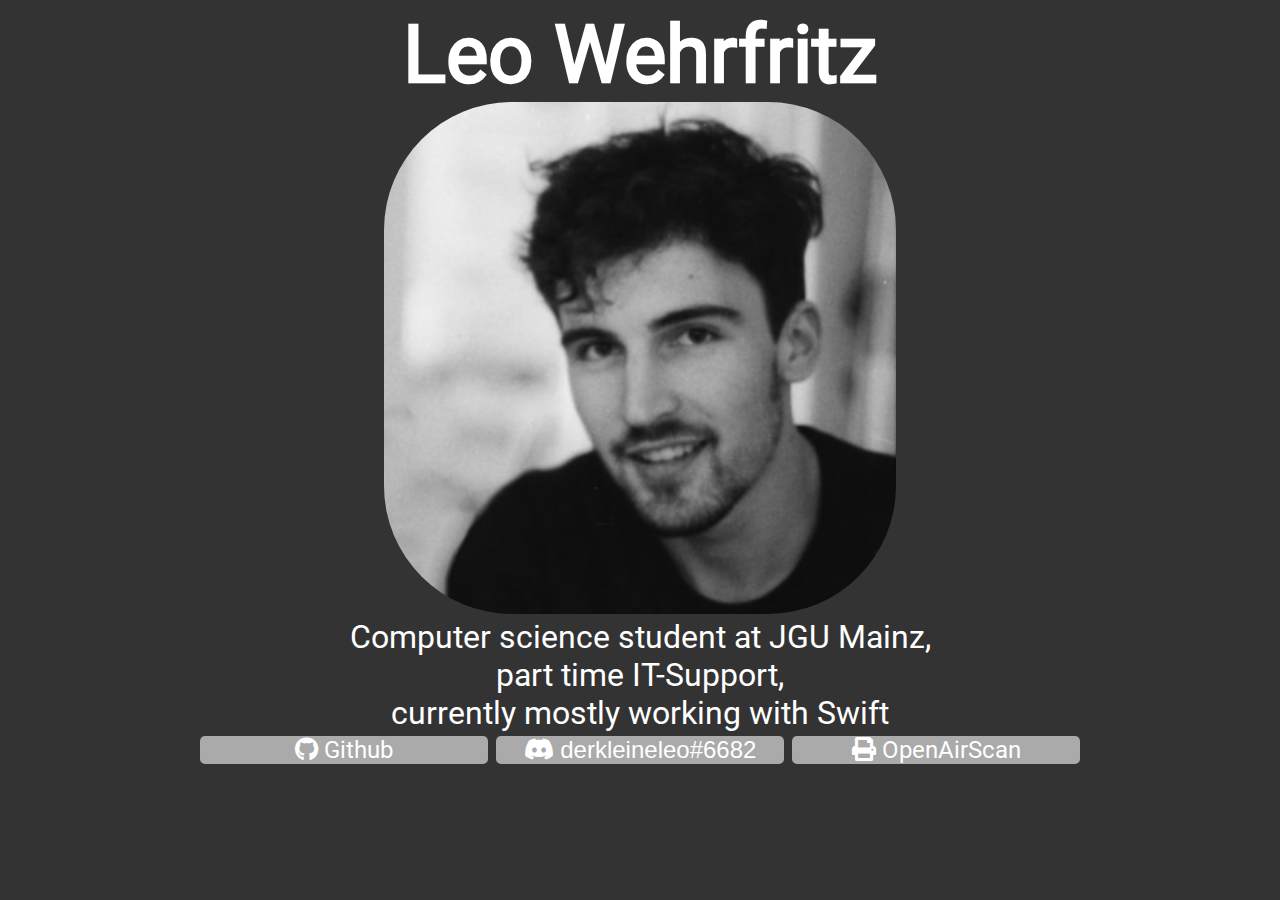
==== index.html @ 4bf70bf6 "Added subdirectory and buttons to reference the page for openairscan" ====
<!DOCTYPE html>
<html>
<head>
    <title>wehrfritz.me</title>
    <link rel="stylesheet" href="fonts/fontawesome/css/all.css">
    <link rel="stylesheet" href="css/styles.css">
    <link rel="apple-touch-icon" sizes="180x180" href="images/apple-touch-icon.png">
    <link rel="icon" type="image/png" sizes="32x32" href="images/favicon-32x32.png">
    <link rel="icon" type="image/png" sizes="16x16" href="images/favicon-16x16.png">
    <link rel="manifest" href="site.webmanifest">
    <link rel="mask-icon" href="images/safari-pinned-tab.svg" color="#333333">
    <meta name="apple-mobile-web-app-title" content="wehrfritz.me">
    <meta name="application-name" content="wehrfritz.me">
    <meta name="msapplication-TileColor" content="#da532c">
    <meta name="theme-color" content="#333333">
</head>
<body>
    <div class="logo">
        <h1>Leo Wehrfritz</h1>
        <img src="images/me.jpg">
        <p>Computer science student at JGU Mainz, 
            <br>part time IT-Support, 
            <br>currently mostly working with Swift</p>
    </div>
    <div class="links">
        <a target="_blank" href="https://github.com/LeoKlaus" class="button"><i class="fab fa-github"></i> Github</a>
	<button onclick="copyToClip()" onmouseout="outFunc()" class="button">
  		<span class="tooltiptext" id="myTooltip">Copy to clipboard</span>
  		<i class="fab fa-discord"></i> derkleineleo#6682
  	</button>
    <a href="openairscan/" class="button"><i class="fa fa-print"></i> OpenAirScan</a>
    </div>
<script>
	function copyToClip() {
  		navigator.clipboard.writeText("derkleineleo#6682");
  
  		var tooltip = document.getElementById("myTooltip");
  		tooltip.innerHTML = "Copied!";
	}

	function outFunc() {
  		var tooltip = document.getElementById("myTooltip");
  		tooltip.innerHTML = "Copy to clipboard";
	}
</script>

</body>
</html>
---- css/styles.css ----
/* roboto-regular - latin */
@font-face {
  font-family: 'Roboto';
  font-style: normal;
  font-weight: 400;
  src: local(''),
       url('../fonts/roboto-v29-latin-regular.woff2') format('woff2'), /* Chrome 26+, Opera 23+, Firefox 39+ */
       url('../fonts/roboto-v29-latin-regular.woff') format('woff'); /* Chrome 6+, Firefox 3.6+, IE 9+, Safari 5.1+ */
}

body {
    background-color:#333333;
    text-align: center;
    font-family:'Roboto', sans-serif;
    color: white;
}

img {
  width: 50em;
  border-radius: 25%;
}

h1 {
  font-size: 8em;
  margin: auto;
}

p {
  width: 100%;
  font-size: 3em;
  margin: auto;
}

.button {
    border: none;
    border-radius: 15px;
    color: white;
    padding: 0px 0px;
    text-align: center;
    text-decoration: none;
    display: inline-block;
    font-size: 5em;
    margin: 4px 2px;
    cursor: pointer;
    background-color: #aaaaaa;
    width: 90%;
    position: relative;
    display: inline-block;
    }

    .button .tooltiptext {
        visibility: hidden;
        width: 200px;
        background-color: #444444;
        color: #fff;
        text-align: center;
        border-radius: 6px;
        padding: 5px;
        position: absolute;
        z-index: 1;
        bottom: 150%;
        left: 50%;
        margin-left: -75px;
        opacity: 0;
        transition: opacity 0.3s;
    }

    .button .tooltiptext::after {
        content: "";
        position: absolute;
        top: 100%;
        left: 50%;
        margin-left: -5px;
        border-width: 5px;
        border-style: solid;
        border-color: #444444 transparent transparent transparent;
    }
  
    @media only screen and (min-width: 990px) {
        .button {
            border-radius: 5px;
            font-size: 1.5em;
	    width: 12em;
        }
        .button:hover .tooltiptext {
                visibility: visible;
                opacity: 1;
        }
    h1 {
      font-size: 5em;
    }
    img {
      width: 32em;
    }
    p {
      width: 24em;
      font-size: 2em;
    }
  }
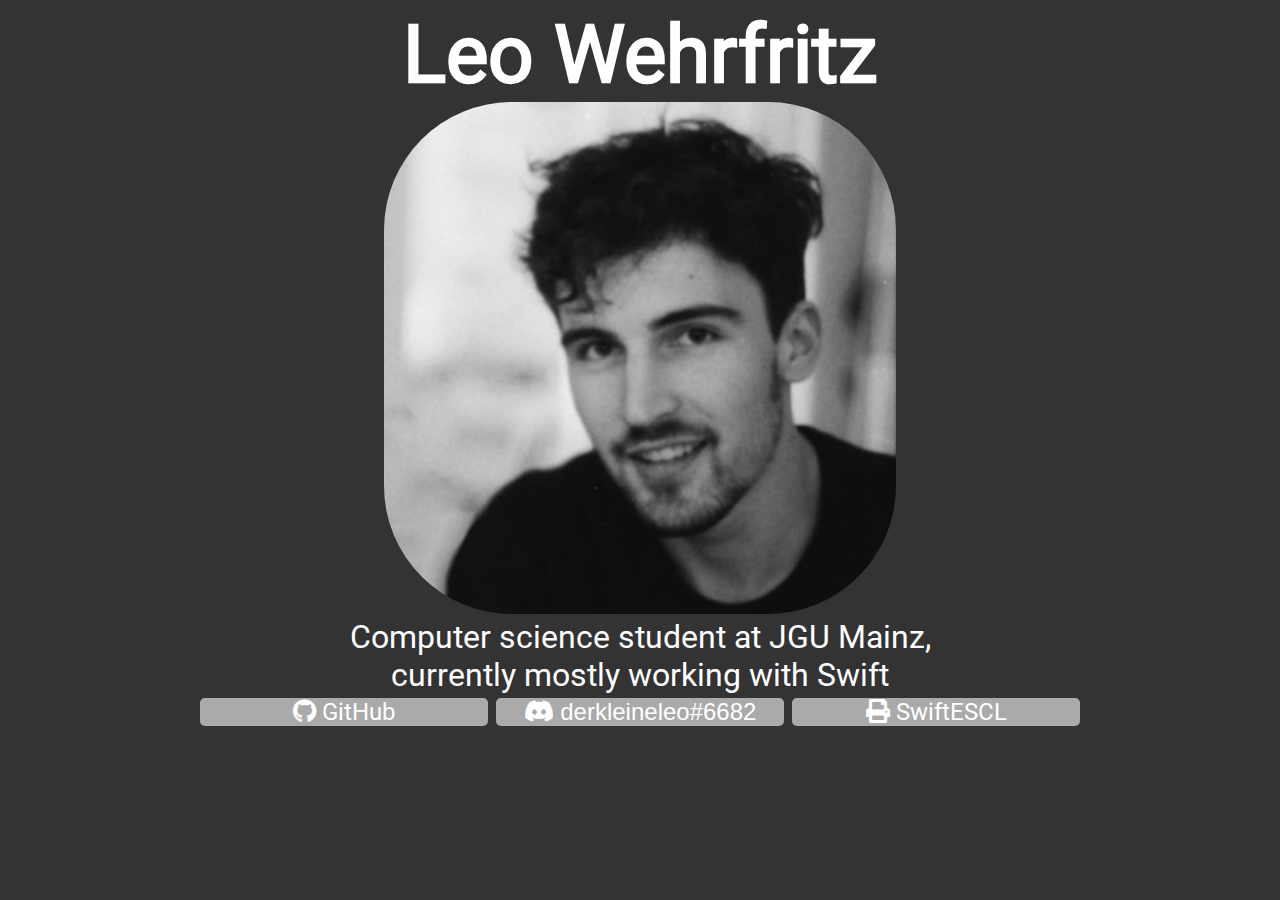
==== commit 072c4e46: "Changed the site a bit to better represent SwiftESCL and OpenAirScan and highlight the difference be" ====
--- a/index.html
+++ b/index.html
@@ -18,17 +18,16 @@
     <div class="logo">
         <h1>Leo Wehrfritz</h1>
         <img src="images/me.jpg">
-        <p>Computer science student at JGU Mainz, 
-            <br>part time IT-Support, 
+        <p>Computer science student at JGU Mainz,
             <br>currently mostly working with Swift</p>
     </div>
     <div class="links">
-        <a target="_blank" href="https://github.com/LeoKlaus" class="button"><i class="fab fa-github"></i> Github</a>
+        <a target="_blank" href="https://github.com/LeoKlaus" class="button"><i class="fab fa-github"></i> GitHub</a>
 	<button onclick="copyToClip()" onmouseout="outFunc()" class="button">
   		<span class="tooltiptext" id="myTooltip">Copy to clipboard</span>
   		<i class="fab fa-discord"></i> derkleineleo#6682
   	</button>
-    <a href="openairscan/" class="button"><i class="fa fa-print"></i> OpenAirScan</a>
+    <a href="openairscan/" class="button"><i class="fa fa-print"></i> SwiftESCL</a>
     </div>
 <script>
 	function copyToClip() {
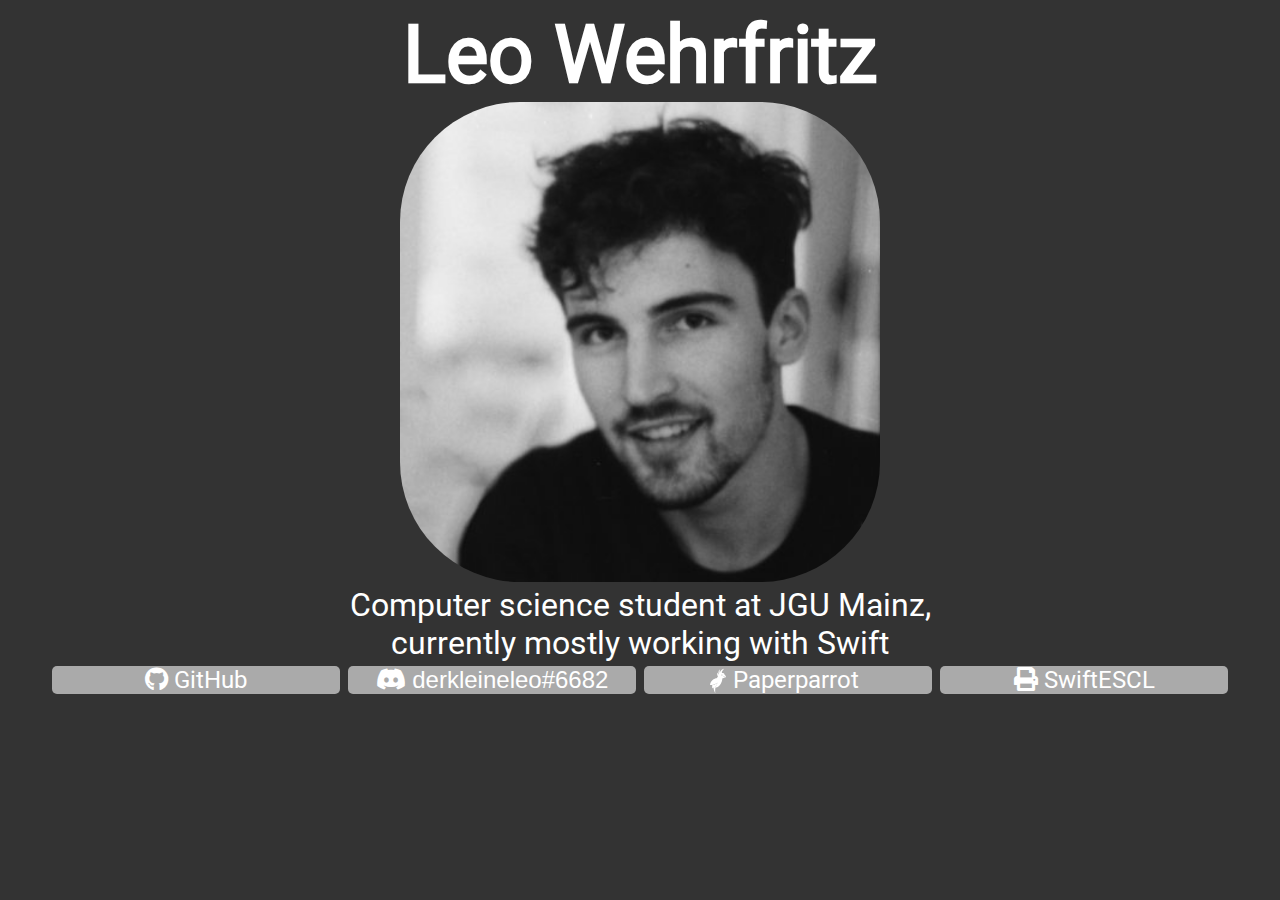
==== commit b37eccd1: "Added paperparrot link" ====
--- a/index.html
+++ b/index.html
@@ -17,7 +17,7 @@
 <body>
     <div class="logo">
         <h1>Leo Wehrfritz</h1>
-        <img src="images/me.jpg">
+        <img class="profile" src="images/me.jpg">
         <p>Computer science student at JGU Mainz,
             <br>currently mostly working with Swift</p>
     </div>
@@ -27,7 +27,8 @@
   		<span class="tooltiptext" id="myTooltip">Copy to clipboard</span>
   		<i class="fab fa-discord"></i> derkleineleo#6682
   	</button>
-    <a href="openairscan/" class="button"><i class="fa fa-print"></i> SwiftESCL</a>
+	<a href="https://paperparrot.me" class="button"><i class="paperparrot-icon"></i><p class="button-description">Paperparrot</p></a>
+	<a href="openairscan/" class="button"><i class="fa fa-print"></i> SwiftESCL</a>
     </div>
 <script>
 	function copyToClip() {
@@ -44,4 +45,4 @@
 </script>
 
 </body>
-</html>+</html>
--- a/css/styles.css
+++ b/css/styles.css
@@ -15,9 +15,25 @@
     color: white;
 }
 
-img {
-  width: 50em;
+.profile {
+  width: 30em;
   border-radius: 25%;
+}
+
+.paperparrot-icon {
+  background: url('../images/paperparrot.svg');
+  background-repeat: no-repeat;
+  display: inline-block;
+  width: 1.25em;
+  height: 1.25em;
+  position: absolute;
+  margin-left: -0.625em;
+}
+
+.button-description {
+  margin-left: 0.625em;
+  display: inline;
+  font-size: 1em;
 }
 
 h1 {
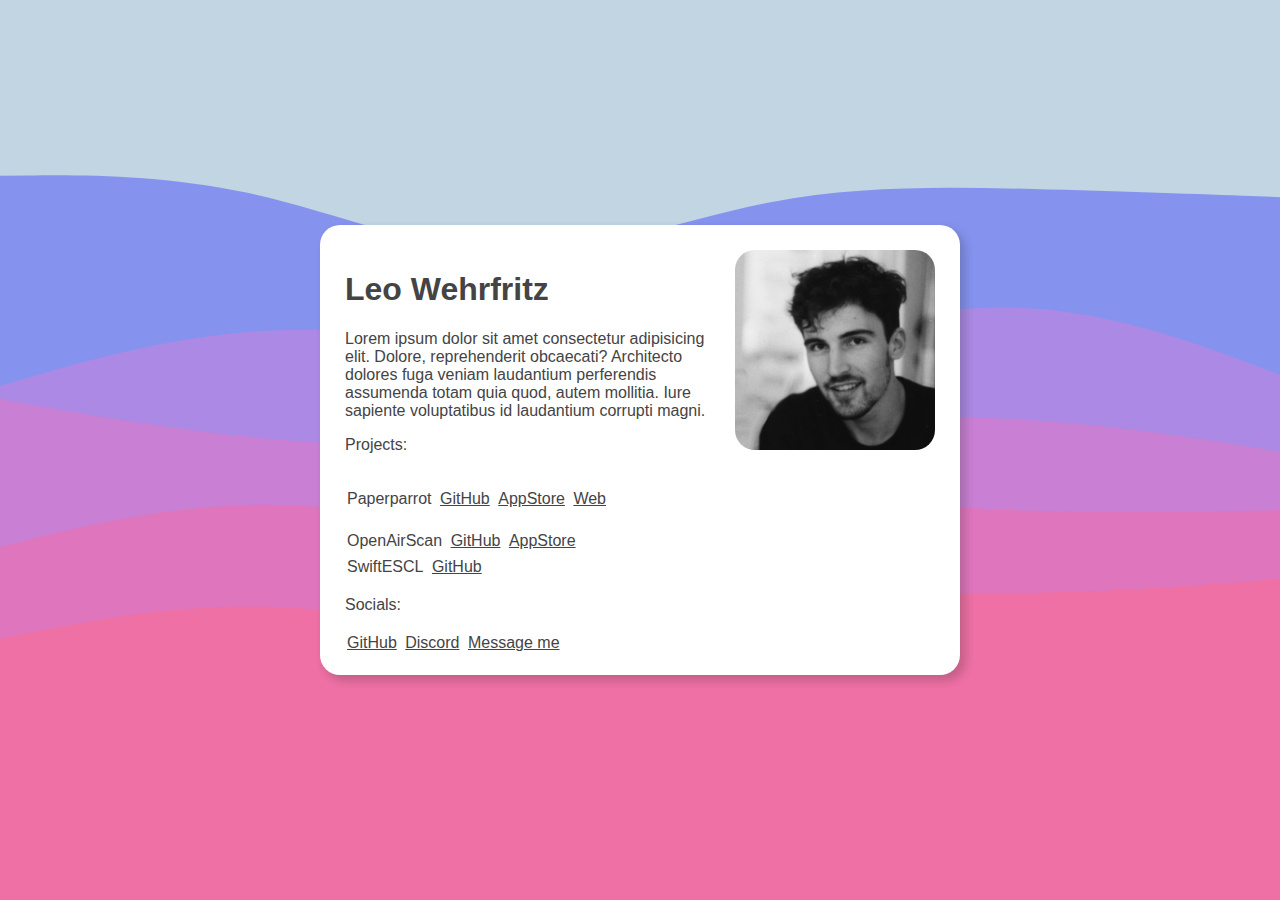
==== commit ab7fb4c3: "First commit for 2.0" ====
--- a/index.html
+++ b/index.html
@@ -1,48 +1,138 @@
 <!DOCTYPE html>
-<html>
+<html lang="en">
+
 <head>
-    <title>wehrfritz.me</title>
-    <link rel="stylesheet" href="fonts/fontawesome/css/all.css">
-    <link rel="stylesheet" href="css/styles.css">
-    <link rel="apple-touch-icon" sizes="180x180" href="images/apple-touch-icon.png">
-    <link rel="icon" type="image/png" sizes="32x32" href="images/favicon-32x32.png">
-    <link rel="icon" type="image/png" sizes="16x16" href="images/favicon-16x16.png">
-    <link rel="manifest" href="site.webmanifest">
-    <link rel="mask-icon" href="images/safari-pinned-tab.svg" color="#333333">
-    <meta name="apple-mobile-web-app-title" content="wehrfritz.me">
-    <meta name="application-name" content="wehrfritz.me">
-    <meta name="msapplication-TileColor" content="#da532c">
-    <meta name="theme-color" content="#333333">
+    <meta charset="UTF-8">
+    <meta name="viewport" content="width=device-width, initial-scale=1.0">
+    <meta name="theme-color" content="#C1D5E3" media="(prefers-color-scheme: light)">
+    <meta name="theme-color" content="#001220" media="(prefers-color-scheme: dark)">
+    <title>Document</title>
+
+    <style>
+        body {
+            font-family: 'Segoe UI', Tahoma, Geneva, Verdana, sans-serif;
+            color: white;
+            background: #ee70a4;
+            aspect-ratio: 960/540;
+            width: 100%;
+            background-repeat: no-repeat;
+            background-position: center;
+            background-size: cover;
+            background-image: url('./images/waves-bright.svg');
+        }
+
+        .card {
+            position: absolute;
+            top: 50%;
+            left: 50%;
+            transform: translate(-50%, -50%);
+            background-color: #fff;
+            border-radius: 20px;
+            max-width: 600px;
+            height: 400px;
+            padding: 25px;
+            color: #444;
+            box-shadow: 5px 5px 8px 1px rgba(37, 37, 37, 0.2);
+        }
+
+        .button {
+            align-items: center;
+            display: inline-block;
+            color: #444;
+            cursor: pointer;
+            margin: 4px 2px;
+        }
+
+        .profile {
+            float: right;
+            border-radius: 20px;
+            max-width: 200px;
+            margin-left: 20px;
+        }
+
+        .github-black {
+            background: url('./images/GitHub_Logo_Black.png');
+            background-repeat: no-repeat;
+            display: inline-block;
+            width: 1.25em;
+            height: 1.25em;
+            position: absolute;
+            margin-left: -0.625em;
+        }
+
+        .paperparrot-icon {
+            background: url('./images/paperparrot.svg');
+            background-repeat: no-repeat;
+            display: inline-block;
+            width: 1.25em;
+            height: 1.25em;
+            position: absolute;
+            margin-left: -0.625em;
+        }
+
+        @media (prefers-color-scheme: dark) {
+            body {
+                background: #d24c84;
+                aspect-ratio: 960/540;
+                background-repeat: no-repeat;
+                background-position: center;
+                background-size: cover;
+                background-image: url('./images/waves-dark.svg');
+            }
+
+            .card {
+                background-color: #444;
+                color: #fff;
+            }
+
+            .button {
+                color: #fff;
+            }
+        }
+    </style>
+
 </head>
+
 <body>
-    <div class="logo">
+    <div class="card">
+        <img class="profile" src="images/me.jpg">
         <h1>Leo Wehrfritz</h1>
-        <img class="profile" src="images/me.jpg">
-        <p>Computer science student at JGU Mainz,
-            <br>currently mostly working with Swift</p>
-    </div>
-    <div class="links">
-        <a target="_blank" href="https://github.com/LeoKlaus" class="button"><i class="fab fa-github"></i> GitHub</a>
-	<button onclick="copyToClip()" onmouseout="outFunc()" class="button">
-  		<span class="tooltiptext" id="myTooltip">Copy to clipboard</span>
-  		<i class="fab fa-discord"></i> derkleineleo#6682
-  	</button>
-	<a href="https://paperparrot.me" class="button"><i class="paperparrot-icon"></i><p class="button-description">Paperparrot</p></a>
-	<a href="openairscan/" class="button"><i class="fa fa-print"></i> SwiftESCL</a>
-    </div>
-<script>
-	function copyToClip() {
-  		navigator.clipboard.writeText("derkleineleo#6682");
-  
-  		var tooltip = document.getElementById("myTooltip");
-  		tooltip.innerHTML = "Copied!";
-	}
-
-	function outFunc() {
-  		var tooltip = document.getElementById("myTooltip");
-  		tooltip.innerHTML = "Copy to clipboard";
-	}
-</script>
+        <p>Lorem ipsum dolor sit amet consectetur adipisicing elit. Dolore, reprehenderit obcaecati? Architecto dolores
+            fuga veniam laudantium perferendis assumenda totam quia quod, autem mollitia. Iure sapiente voluptatibus id
+            laudantium corrupti magni.</p>
+        <p>Projects:</p>
+        <div>
+            <p class="button">Paperparrot</p>
+            <a target="_blank" href="https://github.com/leoklaus/paperparrot" class="button"><i
+                    class="github-black"></i>
+                GitHub</a>
+            <a target="_blank" href="https://apps.apple.com/de/app/paperparrot/id1663665267" class="button"><i
+                    class="fa fa-print"></i> AppStore</a>
+            <a target="_blank" href="https://paperparrot.me" class="button"><i class="paperparrot-icon"></i><p class="button-description"> Web</p>
+            </a>
+        </div>
+        <div>
+            <p class="button">OpenAirScan</p>
+            <a target="_blank" href="https://github.com/leoklaus/openairscan" class="button"><i class="fa fa-print"></i>
+                GitHub</a>
+            <a target="_blank" href="https://apps.apple.com/us/app/openairscan/id1663611384" class="button"><i
+                    class="fa fa-print"></i> AppStore</a>
+        </div>
+        <div>
+            <p class="button">SwiftESCL</p>
+            <a target="_blank" href="https://github.com/leoklaus/swiftescl" class="button"><i class="fa fa-print"></i>
+                GitHub</a>
+        </div>
+        <p>Socials:</p>
+        <div>
+            <a target="_blank" href="https://github.com/LeoKlaus" class="button"><i class="fab fa-github"></i>
+                GitHub</a>
+            <a target="_blank" href="https://discordapp.com/users/465930598058426380" class="button"><i
+                    class="fab fa-discord"></i> Discord</a>
+            <a target="_blank" href="https://github.com/LeoKlaus" class="button"><i class="fab fa-github"></i>
+                Message me</a>
+        </div>
 
 </body>
-</html>
+
+</html>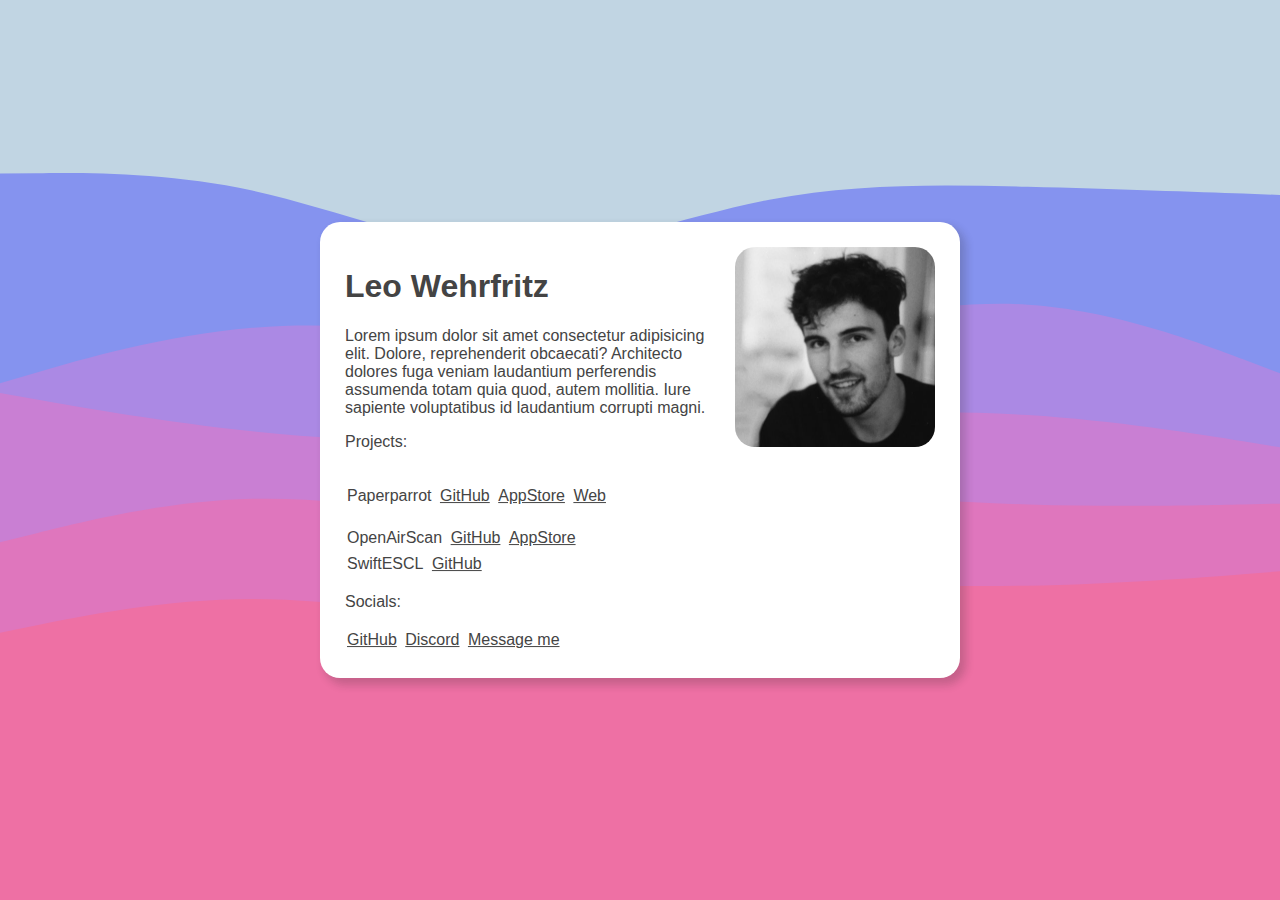
==== commit 66b2a883: "Updated some css" ====
--- a/index.html
+++ b/index.html
@@ -10,11 +10,11 @@
 
     <style>
         body {
+            overflow: hidden;
             font-family: 'Segoe UI', Tahoma, Geneva, Verdana, sans-serif;
             color: white;
             background: #ee70a4;
             aspect-ratio: 960/540;
-            width: 100%;
             background-repeat: no-repeat;
             background-position: center;
             background-size: cover;
@@ -29,7 +29,7 @@
             background-color: #fff;
             border-radius: 20px;
             max-width: 600px;
-            height: 400px;
+            min-height: 400px;
             padding: 25px;
             color: #444;
             box-shadow: 5px 5px 8px 1px rgba(37, 37, 37, 0.2);
@@ -54,18 +54,8 @@
             background: url('./images/GitHub_Logo_Black.png');
             background-repeat: no-repeat;
             display: inline-block;
-            width: 1.25em;
-            height: 1.25em;
-            position: absolute;
-            margin-left: -0.625em;
-        }
-
-        .paperparrot-icon {
-            background: url('./images/paperparrot.svg');
-            background-repeat: no-repeat;
-            display: inline-block;
-            width: 1.25em;
-            height: 1.25em;
+            width: 5em;
+            height: 5em;
             position: absolute;
             margin-left: -0.625em;
         }
@@ -107,8 +97,9 @@
                     class="github-black"></i>
                 GitHub</a>
             <a target="_blank" href="https://apps.apple.com/de/app/paperparrot/id1663665267" class="button"><i
-                    class="fa fa-print"></i> AppStore</a>
-            <a target="_blank" href="https://paperparrot.me" class="button"><i class="paperparrot-icon"></i><p class="button-description"> Web</p>
+                    class="appstore-black"></i> AppStore</a>
+            <a target="_blank" href="https://paperparrot.me" class="button"><i class="paperparrot-icon"></i>
+                <p class="button-description"> Web</p>
             </a>
         </div>
         <div>
@@ -129,10 +120,9 @@
                 GitHub</a>
             <a target="_blank" href="https://discordapp.com/users/465930598058426380" class="button"><i
                     class="fab fa-discord"></i> Discord</a>
-            <a target="_blank" href="https://github.com/LeoKlaus" class="button"><i class="fab fa-github"></i>
+            <a target="_blank" href="mailto:email@example.com" class="button"><i class="fab fa-github"></i>
                 Message me</a>
         </div>
-
 </body>
 
 </html>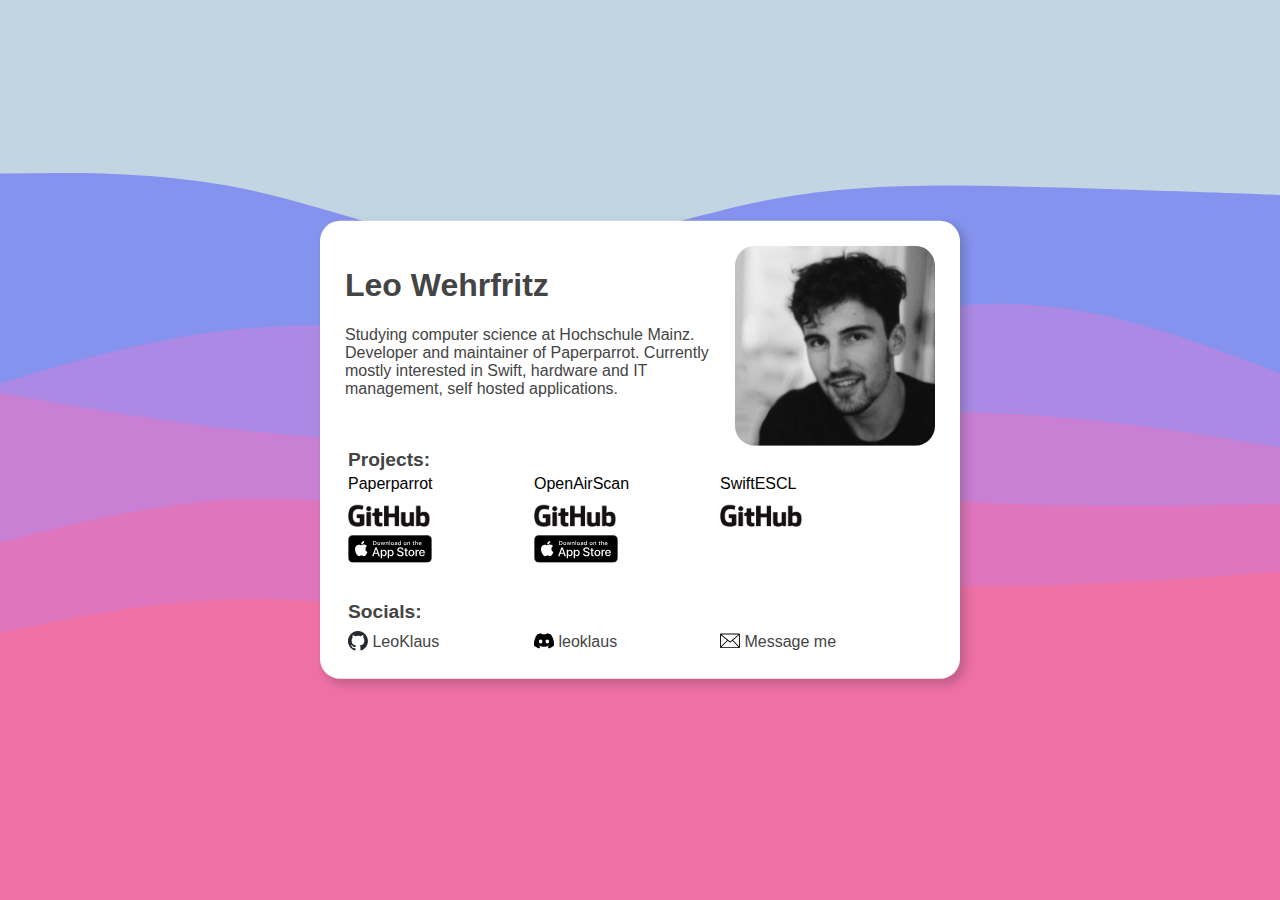
==== commit 7f35c995: "More adjustments, desktop site looks good now." ====
--- a/index.html
+++ b/index.html
@@ -14,11 +14,29 @@
             font-family: 'Segoe UI', Tahoma, Geneva, Verdana, sans-serif;
             color: white;
             background: #ee70a4;
+            /*background: #C1D5E3;*/
             aspect-ratio: 960/540;
             background-repeat: no-repeat;
             background-position: center;
             background-size: cover;
             background-image: url('./images/waves-bright.svg');
+        }
+
+        .projectName {
+            color: black;
+        }
+
+        table {
+            text-align: left;
+            width: 35em;
+        }
+
+        th {
+            font-size: larger;
+        }
+
+        td {
+            width: 10em;
         }
 
         .card {
@@ -28,8 +46,8 @@
             transform: translate(-50%, -50%);
             background-color: #fff;
             border-radius: 20px;
-            max-width: 600px;
-            min-height: 400px;
+            max-width: 45em;
+            min-height: 25em;
             padding: 25px;
             color: #444;
             box-shadow: 5px 5px 8px 1px rgba(37, 37, 37, 0.2);
@@ -50,19 +68,54 @@
             margin-left: 20px;
         }
 
-        .github-black {
-            background: url('./images/GitHub_Logo_Black.png');
-            background-repeat: no-repeat;
-            display: inline-block;
-            width: 5em;
-            height: 5em;
-            position: absolute;
-            margin-left: -0.625em;
+        .githublink {
+            height: 1.4em;
+            display: inline;
+            position: relative;
+            top: 0.5em;
+        }
+
+        .githublink:hover {
+            filter: invert(65%);
+        }
+
+        .appstorelink {
+            height: 1.75em;
+            display: inline;
+            position: relative;
+            top: 0.5em;
+            text-decoration: none;
+        }
+
+        .appstorelink:hover {
+            filter: invert(75%);
+        }
+
+        .sociallink {
+            border: none;
+            color: #444;
+            font-size: 16px;
+            cursor: pointer;
+            text-decoration: none;
+            padding-right: 1em;
+        }
+
+        .sociallink:hover {
+            text-decoration: underline;
+        }
+
+        .icon {
+            width: 1.25em;
+            height: 1.25em;
+            display: inline;
+            position: relative;
+            top: 0.2em;
         }
 
         @media (prefers-color-scheme: dark) {
             body {
                 background: #d24c84;
+                /*background: #001220;*/
                 aspect-ratio: 960/540;
                 background-repeat: no-repeat;
                 background-position: center;
@@ -70,12 +123,20 @@
                 background-image: url('./images/waves-dark.svg');
             }
 
+            .projectName {
+                color: #fff;
+            }
+
             .card {
                 background-color: #444;
                 color: #fff;
             }
 
             .button {
+                color: #fff;
+            }
+
+            .sociallink {
                 color: #fff;
             }
         }
@@ -87,42 +148,97 @@
     <div class="card">
         <img class="profile" src="images/me.jpg">
         <h1>Leo Wehrfritz</h1>
-        <p>Lorem ipsum dolor sit amet consectetur adipisicing elit. Dolore, reprehenderit obcaecati? Architecto dolores
-            fuga veniam laudantium perferendis assumenda totam quia quod, autem mollitia. Iure sapiente voluptatibus id
-            laudantium corrupti magni.</p>
-        <p>Projects:</p>
-        <div>
-            <p class="button">Paperparrot</p>
-            <a target="_blank" href="https://github.com/leoklaus/paperparrot" class="button"><i
-                    class="github-black"></i>
-                GitHub</a>
-            <a target="_blank" href="https://apps.apple.com/de/app/paperparrot/id1663665267" class="button"><i
-                    class="appstore-black"></i> AppStore</a>
-            <a target="_blank" href="https://paperparrot.me" class="button"><i class="paperparrot-icon"></i>
-                <p class="button-description"> Web</p>
-            </a>
-        </div>
-        <div>
-            <p class="button">OpenAirScan</p>
-            <a target="_blank" href="https://github.com/leoklaus/openairscan" class="button"><i class="fa fa-print"></i>
-                GitHub</a>
-            <a target="_blank" href="https://apps.apple.com/us/app/openairscan/id1663611384" class="button"><i
-                    class="fa fa-print"></i> AppStore</a>
-        </div>
-        <div>
-            <p class="button">SwiftESCL</p>
-            <a target="_blank" href="https://github.com/leoklaus/swiftescl" class="button"><i class="fa fa-print"></i>
-                GitHub</a>
-        </div>
-        <p>Socials:</p>
-        <div>
-            <a target="_blank" href="https://github.com/LeoKlaus" class="button"><i class="fab fa-github"></i>
-                GitHub</a>
-            <a target="_blank" href="https://discordapp.com/users/465930598058426380" class="button"><i
-                    class="fab fa-discord"></i> Discord</a>
-            <a target="_blank" href="mailto:email@example.com" class="button"><i class="fab fa-github"></i>
-                Message me</a>
-        </div>
+        <p>Studying computer science at Hochschule Mainz. Developer and maintainer of Paperparrot. Currently mostly interested in Swift, hardware and IT management, self hosted applications.</p>
+        <table>
+            <tr>
+                <th>Projects:</th>
+            </tr>
+            <tr>
+                <td class="projectName">Paperparrot</td>
+                <td class="projectName">OpenAirScan</td>
+                <td class="projectName">SwiftESCL</td>
+            </tr>
+            <tr>
+                <td>
+                    <a target="_blank" href="https://github.com/leoklaus/paperparrot">
+                    <picture>
+                        <source srcset="./images/GitHub_Logo_White.png" media="(prefers-color-scheme: dark)">
+                        <img src="./images/GitHub_Logo_Black.png" class="githublink">
+                    </picture>
+                </a>
+                </td>
+                <td>
+                    <a target="_blank" href="https://github.com/leoklaus/openairscan">
+                        <picture>
+                            <source srcset="./images/GitHub_Logo_White.png" media="(prefers-color-scheme: dark)">
+                            <img src="./images/GitHub_Logo_Black.png" class="githublink">
+                        </picture>
+                    </a>
+                </td>
+                <td>
+                    <a target="_blank" href="https://github.com/leoklaus/swiftescl">
+                        <picture>
+                            <source srcset="./images/GitHub_Logo_White.png" media="(prefers-color-scheme: dark)">
+                            <img src="./images/GitHub_Logo_Black.png" class="githublink">
+                        </picture>
+                    </a>
+                </td>
+            </tr>
+            <tr>
+                <td>
+                    <a target="_blank" href="https://apps.apple.com/de/app/paperparrot/id1663665267">
+                        <picture>
+                            <source srcset="./images/AppStore_Badge_White.svg" media="(prefers-color-scheme: dark)">
+                            <img src="./images/AppStore_Badge_Black.svg" class="appstorelink">
+                        </picture>
+                    </a>
+                </td>
+                <td>
+                    <a target="_blank" href="https://apps.apple.com/us/app/openairscan/id1663611384">
+                        <picture>
+                            <source srcset="./images/AppStore_Badge_White.svg" media="(prefers-color-scheme: dark)">
+                            <img src="./images/AppStore_Badge_Black.svg" class="appstorelink">
+                        </picture>
+                    </a>
+                </td>
+            </tr>
+        </table>
+        <br><br>
+        <table>
+            <tr>
+                <th>Socials:</th>
+            </tr>
+            <tr>
+                <td>
+                    <a target="_blank" href="https://github.com/LeoKlaus" class="sociallink">
+                        <picture>
+                            <source srcset="./images/github-mark-white.svg" media="(prefers-color-scheme: dark)">
+                            <img src="./images/github-mark-black.svg" class="icon">
+                        </picture>
+                        LeoKlaus
+                    </a>
+                </td>
+                <td>
+                    <a target="_blank" href="https://discordapp.com/users/465930598058426380" class="sociallink">
+                        <picture>
+                            <source srcset="./images/discord-mark-white.svg" media="(prefers-color-scheme: dark)">
+                            <img src="./images/discord-mark-black.svg" class="icon">
+                        </picture>
+                        leoklaus
+                    </a>
+                </td>
+                <td>
+                    <a target="_blank" href="mailto:contact@wehrfritz.me" class="sociallink">
+                        <picture>
+                            <source srcset="./images/Envelope_Icon_White.svg" media="(prefers-color-scheme: dark)">
+                            <img src="./images/Envelope_Icon_Black.svg" class="icon">
+                        </picture>
+                        Message me
+                    </a>
+                </td>
+            </tr>
+        </table>
+    </div>
 </body>
 
 </html>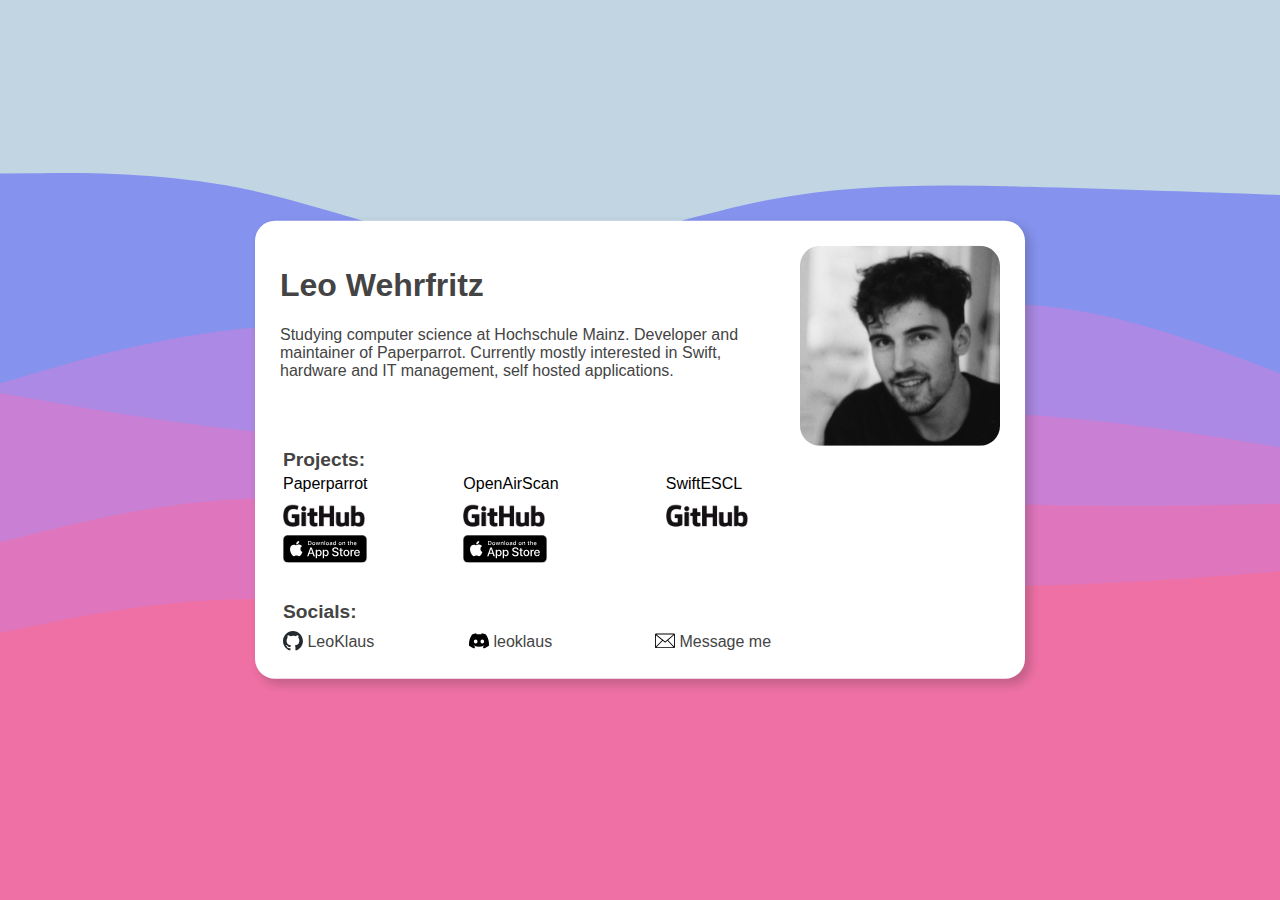
==== commit 010c719f: "Finished mobile version, ready to merge" ====
--- a/index.html
+++ b/index.html
@@ -2,145 +2,12 @@
 <html lang="en">
 
 <head>
+    <title>wehrfritz.me</title>
     <meta charset="UTF-8">
     <meta name="viewport" content="width=device-width, initial-scale=1.0">
     <meta name="theme-color" content="#C1D5E3" media="(prefers-color-scheme: light)">
     <meta name="theme-color" content="#001220" media="(prefers-color-scheme: dark)">
-    <title>Document</title>
-
-    <style>
-        body {
-            overflow: hidden;
-            font-family: 'Segoe UI', Tahoma, Geneva, Verdana, sans-serif;
-            color: white;
-            background: #ee70a4;
-            /*background: #C1D5E3;*/
-            aspect-ratio: 960/540;
-            background-repeat: no-repeat;
-            background-position: center;
-            background-size: cover;
-            background-image: url('./images/waves-bright.svg');
-        }
-
-        .projectName {
-            color: black;
-        }
-
-        table {
-            text-align: left;
-            width: 35em;
-        }
-
-        th {
-            font-size: larger;
-        }
-
-        td {
-            width: 10em;
-        }
-
-        .card {
-            position: absolute;
-            top: 50%;
-            left: 50%;
-            transform: translate(-50%, -50%);
-            background-color: #fff;
-            border-radius: 20px;
-            max-width: 45em;
-            min-height: 25em;
-            padding: 25px;
-            color: #444;
-            box-shadow: 5px 5px 8px 1px rgba(37, 37, 37, 0.2);
-        }
-
-        .button {
-            align-items: center;
-            display: inline-block;
-            color: #444;
-            cursor: pointer;
-            margin: 4px 2px;
-        }
-
-        .profile {
-            float: right;
-            border-radius: 20px;
-            max-width: 200px;
-            margin-left: 20px;
-        }
-
-        .githublink {
-            height: 1.4em;
-            display: inline;
-            position: relative;
-            top: 0.5em;
-        }
-
-        .githublink:hover {
-            filter: invert(65%);
-        }
-
-        .appstorelink {
-            height: 1.75em;
-            display: inline;
-            position: relative;
-            top: 0.5em;
-            text-decoration: none;
-        }
-
-        .appstorelink:hover {
-            filter: invert(75%);
-        }
-
-        .sociallink {
-            border: none;
-            color: #444;
-            font-size: 16px;
-            cursor: pointer;
-            text-decoration: none;
-            padding-right: 1em;
-        }
-
-        .sociallink:hover {
-            text-decoration: underline;
-        }
-
-        .icon {
-            width: 1.25em;
-            height: 1.25em;
-            display: inline;
-            position: relative;
-            top: 0.2em;
-        }
-
-        @media (prefers-color-scheme: dark) {
-            body {
-                background: #d24c84;
-                /*background: #001220;*/
-                aspect-ratio: 960/540;
-                background-repeat: no-repeat;
-                background-position: center;
-                background-size: cover;
-                background-image: url('./images/waves-dark.svg');
-            }
-
-            .projectName {
-                color: #fff;
-            }
-
-            .card {
-                background-color: #444;
-                color: #fff;
-            }
-
-            .button {
-                color: #fff;
-            }
-
-            .sociallink {
-                color: #fff;
-            }
-        }
-    </style>
+    <link rel="stylesheet" href="style.css">
 
 </head>
 
@@ -209,7 +76,7 @@
                 <th>Socials:</th>
             </tr>
             <tr>
-                <td>
+                <td class="verttd">
                     <a target="_blank" href="https://github.com/LeoKlaus" class="sociallink">
                         <picture>
                             <source srcset="./images/github-mark-white.svg" media="(prefers-color-scheme: dark)">
@@ -218,7 +85,7 @@
                         LeoKlaus
                     </a>
                 </td>
-                <td>
+                <td class="verttd">
                     <a target="_blank" href="https://discordapp.com/users/465930598058426380" class="sociallink">
                         <picture>
                             <source srcset="./images/discord-mark-white.svg" media="(prefers-color-scheme: dark)">
@@ -227,7 +94,7 @@
                         leoklaus
                     </a>
                 </td>
-                <td>
+                <td class="verttd">
                     <a target="_blank" href="mailto:contact@wehrfritz.me" class="sociallink">
                         <picture>
                             <source srcset="./images/Envelope_Icon_White.svg" media="(prefers-color-scheme: dark)">
--- a/style.css
+++ b/style.css
@@ -0,0 +1,173 @@
+body {
+    overflow-x: hidden;
+    font-family: 'Segoe UI', Tahoma, Geneva, Verdana, sans-serif;
+    color: white;
+    background: #ee70a4;
+    /*background: #C1D5E3;*/
+    aspect-ratio: 960/540;
+    background-repeat: no-repeat;
+    background-position: center;
+    background-size: cover;
+    background-image: url('./images/waves-bright.svg');
+}
+
+.projectName {
+    color: black;
+}
+
+table {
+    text-align: left;
+    width: 100%;
+}
+
+th {
+    font-size: larger;
+}
+
+.verttd{
+    display:block;
+}
+
+.card {
+    position: absolute;
+    top: 50%;
+    left: 50%;
+    transform: translate(-50%, -50%);
+    background-color: #fff;
+    border-radius: 20px;
+    width: 80%;
+    min-height: 25em !important;
+    padding: 25px;
+    color: #444;
+    box-shadow: 5px 5px 8px 1px rgba(37, 37, 37, 0.2);
+}
+
+.button {
+    align-items: center;
+    display: inline-block;
+    color: #444;
+    cursor: pointer;
+    margin: 4px 2px;
+}
+
+.profile {
+    float: right;
+    border-radius: 20px;
+    max-width: 100px;
+    margin-left: 20px;
+}
+
+.githublink {
+    height: 1.6em;
+    display: inline;
+    position: relative;
+    top: 0.5em;
+}
+
+.githublink:hover {
+    filter: invert(65%);
+}
+
+.appstorelink {
+    height: 2em;
+    display: inline;
+    position: relative;
+    top: 0.5em;
+    text-decoration: none;
+}
+
+.appstorelink:hover {
+    filter: invert(75%);
+}
+
+.sociallink {
+    border: none;
+    color: #444;
+    font-size: 24px;
+    cursor: pointer;
+    text-decoration: none;
+    padding-right: 2em;
+}
+
+.sociallink:hover {
+    text-decoration: underline;
+}
+
+.icon {
+    width: 1.25em;
+    height: 1.25em;
+    display: inline;
+    position: relative;
+    top: 0.2em;
+}
+
+@media (prefers-color-scheme: dark) {
+    body {
+        background: #d24c84;
+        /*background: #001220;*/
+        aspect-ratio: 960/540;
+        background-repeat: no-repeat;
+        background-position: center;
+        background-size: cover;
+        background-image: url('./images/waves-dark.svg');
+    }
+
+    .projectName {
+        color: #fff;
+    }
+
+    .card {
+        background-color: #444;
+        color: #fff;
+    }
+
+    .button {
+        color: #fff;
+    }
+
+    .sociallink {
+        color: #fff;
+    }
+}
+
+@media only screen and (min-width: 800px) {
+
+    .profile {
+        max-width: 200px;
+    }
+
+    table {
+        width: 35em;
+    }
+
+    .verttd{
+        display:table-cell;
+        width: 10em;
+    }
+
+    .card {
+        position: absolute;
+        top: 50%;
+        left: 50%;
+        transform: translate(-50%, -50%);
+        background-color: #fff;
+        border-radius: 20px;
+        max-width: 45em;
+        min-height: 25em;
+        padding: 25px;
+        color: #444;
+        box-shadow: 5px 5px 8px 1px rgba(37, 37, 37, 0.2);
+    }
+
+    .githublink {
+        height: 1.4em;
+    }
+
+    .appstorelink {
+        height: 1.75em;
+    }
+
+    .sociallink {
+        font-size: 16px;
+    }
+}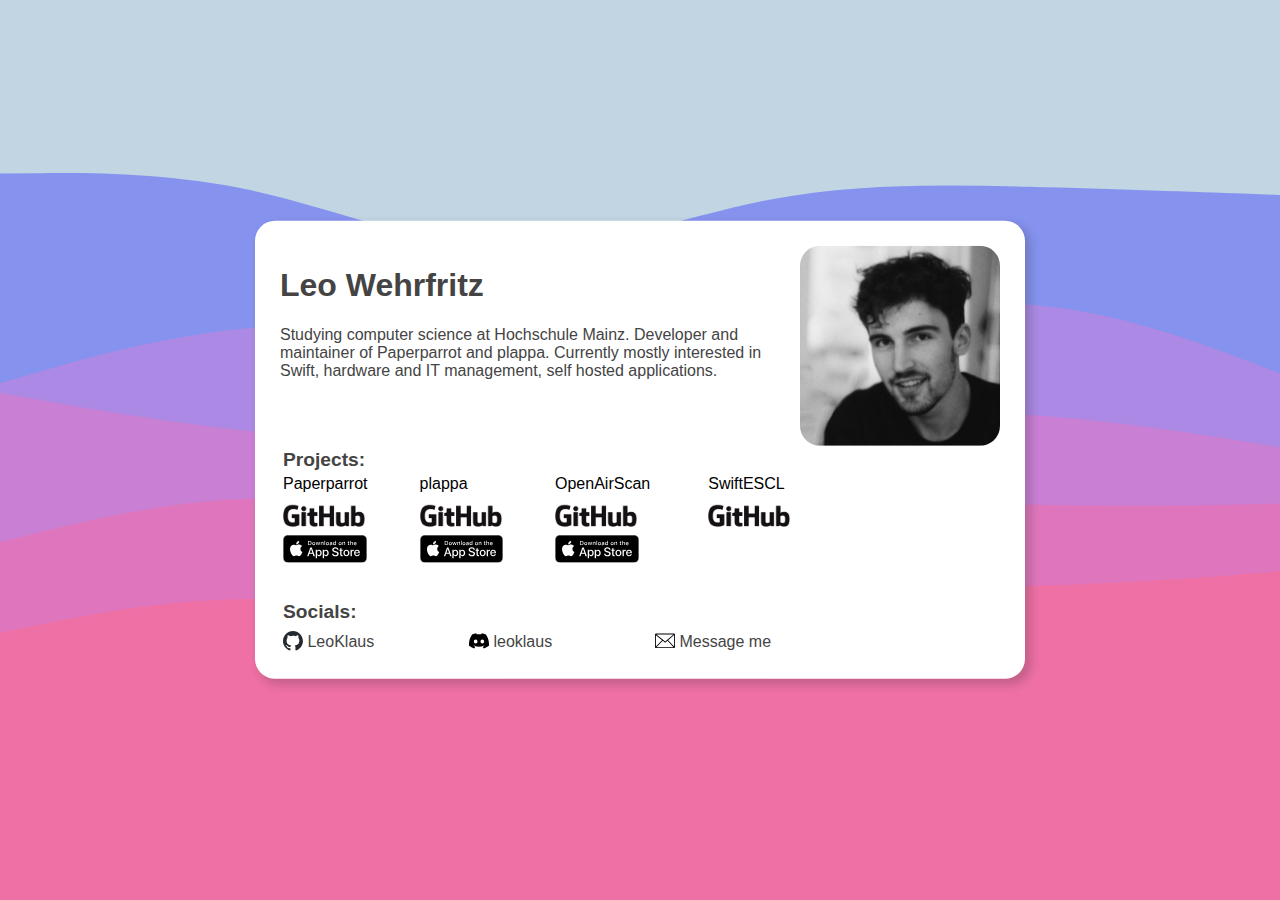
==== commit 038d6bf6: "Added links for plappa" ====
--- a/index.html
+++ b/index.html
@@ -15,19 +15,28 @@
     <div class="card">
         <img class="profile" src="images/me.jpg">
         <h1>Leo Wehrfritz</h1>
-        <p>Studying computer science at Hochschule Mainz. Developer and maintainer of Paperparrot. Currently mostly interested in Swift, hardware and IT management, self hosted applications.</p>
+        <p>Studying computer science at Hochschule Mainz. Developer and maintainer of Paperparrot and plappa. Currently mostly interested in Swift, hardware and IT management, self hosted applications.</p>
         <table>
             <tr>
                 <th>Projects:</th>
             </tr>
             <tr>
                 <td class="projectName">Paperparrot</td>
+                <td class="projectName">plappa</td>
                 <td class="projectName">OpenAirScan</td>
                 <td class="projectName">SwiftESCL</td>
             </tr>
             <tr>
                 <td>
                     <a target="_blank" href="https://github.com/leoklaus/paperparrot">
+                    <picture>
+                        <source srcset="./images/GitHub_Logo_White.png" media="(prefers-color-scheme: dark)">
+                        <img src="./images/GitHub_Logo_Black.png" class="githublink">
+                    </picture>
+                </a>
+                </td>
+                <td>
+                    <a target="_blank" href="https://github.com/leoklaus/plappa">
                     <picture>
                         <source srcset="./images/GitHub_Logo_White.png" media="(prefers-color-scheme: dark)">
                         <img src="./images/GitHub_Logo_Black.png" class="githublink">
@@ -54,6 +63,14 @@
             <tr>
                 <td>
                     <a target="_blank" href="https://apps.apple.com/de/app/paperparrot/id1663665267">
+                        <picture>
+                            <source srcset="./images/AppStore_Badge_White.svg" media="(prefers-color-scheme: dark)">
+                            <img src="./images/AppStore_Badge_Black.svg" class="appstorelink">
+                        </picture>
+                    </a>
+                </td>
+                <td>
+                    <a target="_blank" href="https://apps.apple.com/us/app/plappa/id6475201956">
                         <picture>
                             <source srcset="./images/AppStore_Badge_White.svg" media="(prefers-color-scheme: dark)">
                             <img src="./images/AppStore_Badge_Black.svg" class="appstorelink">
--- a/style.css
+++ b/style.css
@@ -103,6 +103,7 @@
 
 @media (prefers-color-scheme: dark) {
     body {
+        overflow: hidden;
         background: #d24c84;
         /*background: #001220;*/
         aspect-ratio: 960/540;
@@ -150,12 +151,10 @@
         top: 50%;
         left: 50%;
         transform: translate(-50%, -50%);
-        background-color: #fff;
         border-radius: 20px;
         max-width: 45em;
         min-height: 25em;
         padding: 25px;
-        color: #444;
         box-shadow: 5px 5px 8px 1px rgba(37, 37, 37, 0.2);
     }
 
